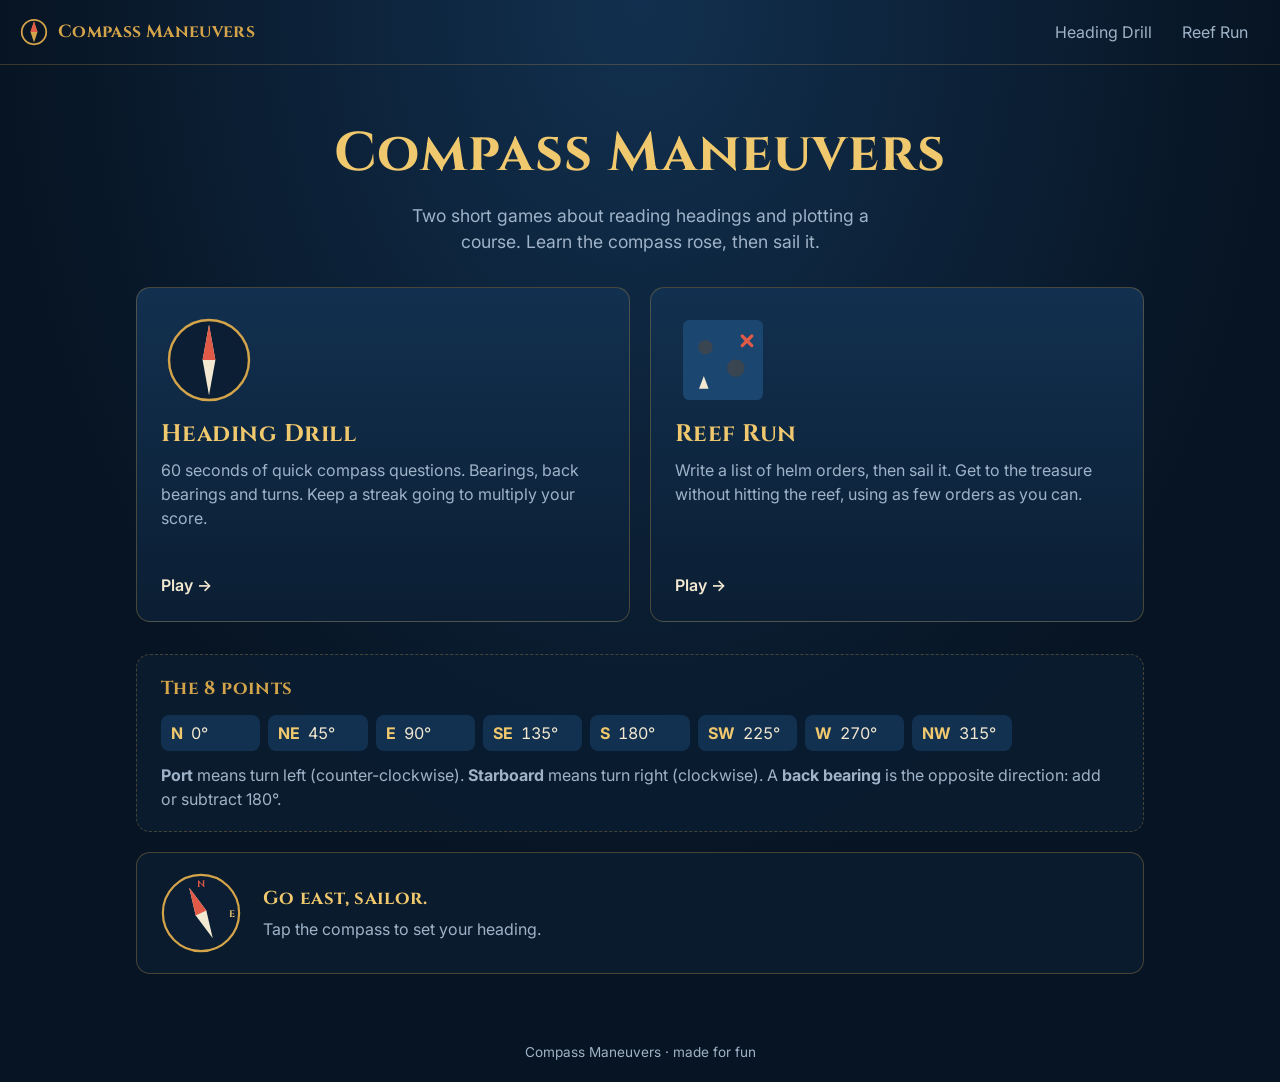
==== index.html @ 4e722a79 "Add Compass Maneuvers game site Heading Drill and Reef Run games, plus the Eastern Harbor page (reac" ====
<!doctype html>
<html lang="en">
<head>
  <meta charset="utf-8">
  <meta name="viewport" content="width=device-width, initial-scale=1">
  <title>Compass Maneuvers</title>
  <meta name="description" content="Browser games about headings, bearings and plotting a course.">
  <link rel="preconnect" href="https://fonts.googleapis.com">
  <link rel="preconnect" href="https://fonts.gstatic.com" crossorigin>
  <link href="https://fonts.googleapis.com/css2?family=Cinzel:wght@600;700&family=Inter:wght@400;500;600&display=swap" rel="stylesheet">
  <link rel="stylesheet" href="css/style.css">
  <link rel="icon" href="data:image/svg+xml,%3Csvg xmlns='http://www.w3.org/2000/svg' viewBox='0 0 32 32'%3E%3Ccircle cx='16' cy='16' r='14' fill='%230b1e33' stroke='%23d4a44a' stroke-width='2'/%3E%3Cpath d='M16 4 20 16 16 28 12 16Z' fill='%23d4a44a'/%3E%3Cpath d='M16 4 20 16H12Z' fill='%23e05a47'/%3E%3C/svg%3E">
</head>
<body>
  <header class="topbar">
    <a href="#home" class="brand">
      <svg viewBox="0 0 32 32" aria-hidden="true"><circle cx="16" cy="16" r="14" fill="none" stroke="currentColor" stroke-width="2"/><path d="M16 4 20 16 16 28 12 16Z" fill="currentColor"/><path d="M16 4 20 16H12Z" fill="var(--red)"/></svg>
      Compass Maneuvers
    </a>
    <nav>
      <a href="#drill">Heading Drill</a>
      <a href="#reef">Reef Run</a>
    </nav>
  </header>

  <main>
    <!-- HOME -->
    <section id="home" class="view">
      <div class="hero">
        <h1>Compass Maneuvers</h1>
        <p>Two short games about reading headings and plotting a course. Learn the compass rose, then sail it.</p>
      </div>
      <div class="cards">
        <a class="card" href="#drill">
          <svg viewBox="0 0 120 120" aria-hidden="true">
            <circle cx="60" cy="60" r="50" class="c-ring"/>
            <g class="c-spin"><path d="M60 16 68 60 60 104 52 60Z" class="c-needle"/><path d="M60 16 68 60H52Z" class="c-north"/></g>
          </svg>
          <h2>Heading Drill</h2>
          <p>60 seconds of quick compass questions. Bearings, back bearings and turns. Keep a streak going to multiply your score.</p>
          <span class="best" data-best="drill"></span>
          <span class="play">Play →</span>
        </a>
        <a class="card" href="#reef">
          <svg viewBox="0 0 120 120" aria-hidden="true">
            <rect x="10" y="10" width="100" height="100" rx="8" class="c-sea"/>
            <circle cx="38" cy="44" r="9" class="c-rock"/><circle cx="76" cy="70" r="11" class="c-rock"/>
            <path d="M84 30 l12 12 m0 -12 l-12 12" class="c-x"/>
            <path d="M30 96 l6 -16 l6 16 z" class="c-boat"/>
          </svg>
          <h2>Reef Run</h2>
          <p>Write a list of helm orders, then sail it. Get to the treasure without hitting the reef, using as few orders as you can.</p>
          <span class="best" data-best="reef"></span>
          <span class="play">Play →</span>
        </a>
      </div>
      <div class="primer">
        <h3>The 8 points</h3>
        <div class="points">
          <span><b>N</b> 0°</span><span><b>NE</b> 45°</span><span><b>E</b> 90°</span><span><b>SE</b> 135°</span>
          <span><b>S</b> 180°</span><span><b>SW</b> 225°</span><span><b>W</b> 270°</span><span><b>NW</b> 315°</span>
        </div>
        <p><b>Port</b> means turn left (counter-clockwise). <b>Starboard</b> means turn right (clockwise). A <b>back bearing</b> is the opposite direction: add or subtract 180°.</p>
      </div>
      <div class="east">
        <button id="go-east" class="east-btn" aria-describedby="east-hint">
          <svg viewBox="0 0 120 120" aria-hidden="true">
            <circle cx="60" cy="60" r="52" class="c-ring"/>
            <text x="60" y="24" class="east-n">N</text>
            <text x="102" y="65" class="east-e">E</text>
            <g id="east-needle" class="east-needle"><path d="M60 22 68 60 60 98 52 60Z" class="c-needle"/><path d="M60 22 68 60H52Z" class="c-north"/></g>
          </svg>
        </button>
        <div>
          <h3 id="east-title">Go east, sailor.</h3>
          <p id="east-hint">Tap the compass to set your heading.</p>
        </div>
      </div>
    </section>

    <!-- EASTERN HARBOR: play your own HTML games -->
    <section id="harbor" class="view" hidden>
      <div class="game-head">
        <h2>Eastern Harbor</h2>
        <a href="#home" class="btn ghost">← Back to port</a>
      </div>
      <p class="harbor-intro">You made it east. Drop in an <code>.html</code> game file to play it here. Files stay in this browser and are never uploaded anywhere.</p>
      <label id="h-drop" class="drop">
        <input id="h-file" type="file" accept=".html,.htm,text/html" multiple hidden>
        <b>Choose HTML files</b> or drag them here
      </label>
      <p id="h-msg" class="feedback" aria-live="polite"></p>
      <ul id="h-list" class="harbor-list"></ul>
      <div id="h-player" class="player" hidden>
        <div class="player-bar">
          <b id="h-title"></b>
          <div>
            <button id="h-full" class="btn ghost">Fullscreen</button>
            <button id="h-close" class="btn ghost">Close</button>
          </div>
        </div>
        <iframe id="h-frame" title="Game" sandbox="allow-scripts allow-pointer-lock allow-popups allow-forms allow-modals" allow="fullscreen; gamepad; autoplay"></iframe>
      </div>
    </section>

    <!-- HEADING DRILL -->
    <section id="drill" class="view" hidden>
      <div class="game-head">
        <h2>Heading Drill</h2>
        <div class="stats">
          <div><small>Time</small><b id="d-time">60</b></div>
          <div><small>Score</small><b id="d-score">0</b></div>
          <div><small>Streak</small><b id="d-streak">×1</b></div>
          <div><small>Best</small><b id="d-best">0</b></div>
        </div>
      </div>
      <div class="drill-wrap">
        <p id="d-prompt" class="prompt">Tap the matching direction on the ring.</p>
        <svg id="d-dial" viewBox="0 0 320 320" class="dial" role="group" aria-label="Compass ring"></svg>
        <p id="d-feedback" class="feedback" aria-live="polite"></p>
        <button id="d-start" class="btn primary">Start drill</button>
      </div>
    </section>

    <!-- REEF RUN -->
    <section id="reef" class="view" hidden>
      <div class="game-head">
        <h2>Reef Run</h2>
        <div class="stats">
          <div><small>Level</small><b id="r-level">1</b></div>
          <div><small>Par</small><b id="r-par">–</b></div>
          <div><small>Orders</small><b id="r-count">0</b></div>
          <div><small>Stars</small><b id="r-stars">0</b></div>
        </div>
      </div>
      <div class="reef-layout">
        <div>
          <div id="r-board" class="board"></div>
          <div class="level-nav">
            <button id="r-prev" class="btn ghost">← Prev</button>
            <span id="r-levelstars"></span>
            <button id="r-next" class="btn ghost">Next →</button>
          </div>
        </div>
        <div class="helm">
          <p class="helm-heading">Heading after orders: <b id="r-heading">N 0°</b></p>
          <div class="helm-btns">
            <button class="btn ahead" data-cmd="A">Ahead +1</button>
            <button class="btn" data-cmd="L1">⟲ Port 45°</button>
            <button class="btn" data-cmd="R1">Starboard 45° ⟳</button>
            <button class="btn" data-cmd="L2">⟲ Port 90°</button>
            <button class="btn" data-cmd="R2">Starboard 90° ⟳</button>
          </div>
          <ol id="r-queue" class="queue" aria-label="Orders"></ol>
          <div class="helm-actions">
            <button id="r-undo" class="btn ghost">Undo</button>
            <button id="r-clear" class="btn ghost">Clear</button>
            <button id="r-sail" class="btn primary">Set sail ⛵</button>
          </div>
          <p id="r-msg" class="feedback" aria-live="polite"></p>
          <details class="rules">
            <summary>How to play</summary>
            <p>Your ship starts facing the way its bow points. Add orders, then press <b>Set sail</b>. Pressing <b>Ahead</b> again right after an Ahead order makes that order longer, up to 4 squares. Each order counts as one, however far it goes.</p>
            <p>Keyboard: ↑ ahead, ← → turn 45°, Q / E turn 90°, Enter to sail, Backspace to undo.</p>
            <p>Reach the ✕ without hitting a rock or sailing off the chart. If you match par, you get ★★★.</p>
          </details>
        </div>
      </div>
    </section>
  </main>

  <footer>Compass Maneuvers · made for fun</footer>

  <script src="js/storage.js"></script>
  <script src="js/drill.js"></script>
  <script src="js/reef.js"></script>
  <script src="js/harbor.js"></script>
  <script src="js/main.js"></script>
</body>
</html>
---- css/style.css ----
:root {
  --sea-0: #071423;
  --sea-1: #0b1e33;
  --sea-2: #12304f;
  --sea-3: #1b4670;
  --brass: #d4a44a;
  --brass-hi: #f0c86e;
  --parch: #f3e9d2;
  --muted: #9fb3c8;
  --red: #e05a47;
  --green: #4fbf8a;
  --rock: #3a4552;
  --radius: 14px;
  color-scheme: dark;
}

* { box-sizing: border-box; }

body {
  margin: 0;
  min-height: 100vh;
  display: flex;
  flex-direction: column;
  background: radial-gradient(ellipse at top, var(--sea-2), var(--sea-0) 70%) fixed;
  background-color: var(--sea-0);
  color: var(--parch);
  font: 16px/1.5 Inter, system-ui, sans-serif;
}

h1, h2, h3, .brand { font-family: Cinzel, Georgia, serif; letter-spacing: .02em; }

a { color: inherit; }

[hidden] { display: none !important; }

/* ---------- top bar ---------- */
.topbar {
  display: flex;
  align-items: center;
  justify-content: space-between;
  gap: 12px;
  flex-wrap: wrap;
  padding: 14px 20px;
  border-bottom: 1px solid rgba(212,164,74,.25);
}
.brand { display: flex; align-items: center; gap: 10px; text-decoration: none; color: var(--brass); font-weight: 700; font-size: 1.1rem; }
.brand svg { width: 28px; height: 28px; }
.topbar nav { display: flex; gap: 6px; }
.topbar nav a { text-decoration: none; padding: 6px 12px; border-radius: 999px; color: var(--muted); }
.topbar nav a:hover, .topbar nav a.active { color: var(--parch); background: var(--sea-2); }

main { flex: 1; width: 100%; max-width: 1040px; margin: 0 auto; padding: 24px 16px 48px; }
footer { text-align: center; color: var(--muted); font-size: .85rem; padding: 20px; }

/* ---------- home ---------- */
.hero { text-align: center; padding: 24px 0 32px; }
.hero h1 { font-size: clamp(2rem, 6vw, 3.4rem); margin: 0 0 8px; color: var(--brass-hi); }
.hero p { color: var(--muted); max-width: 520px; margin: 0 auto; font-size: 1.1rem; }

.cards { display: grid; grid-template-columns: repeat(auto-fit, minmax(260px, 1fr)); gap: 20px; }
.card {
  display: flex; flex-direction: column; text-decoration: none;
  background: linear-gradient(180deg, var(--sea-2), var(--sea-1));
  border: 1px solid rgba(212,164,74,.3);
  border-radius: var(--radius);
  padding: 24px;
  transition: transform .2s, border-color .2s;
}
.card:hover { transform: translateY(-3px); border-color: var(--brass); }
.card svg { width: 96px; height: 96px; margin-bottom: 8px; }
.card h2 { margin: 0 0 6px; color: var(--brass-hi); }
.card p { margin: 0 0 16px; color: var(--muted); flex: 1; }
.card .best { font-size: .9rem; color: var(--brass); min-height: 1.4em; }
.card .play { font-weight: 600; margin-top: 6px; }

.c-ring { fill: var(--sea-1); stroke: var(--brass); stroke-width: 3; }
.c-needle { fill: var(--parch); }
.c-north { fill: var(--red); }
.c-spin { transform-origin: 60px 60px; animation: wobble 4s ease-in-out infinite; }
@keyframes wobble { 0%,100% { transform: rotate(-20deg); } 50% { transform: rotate(25deg); } }
.c-sea { fill: var(--sea-3); }
.c-rock { fill: var(--rock); }
.c-x { stroke: var(--red); stroke-width: 4; stroke-linecap: round; }
.c-boat { fill: var(--parch); }

.primer {
  margin-top: 32px; padding: 20px 24px;
  border-radius: var(--radius); background: rgba(11,30,51,.7);
  border: 1px dashed rgba(212,164,74,.3);
}
.primer h3 { margin: 0 0 12px; color: var(--brass); }
.points { display: grid; grid-template-columns: repeat(auto-fill, minmax(90px, 1fr)); gap: 8px; margin-bottom: 12px; }
.points span { background: var(--sea-2); padding: 6px 10px; border-radius: 8px; font-variant-numeric: tabular-nums; }
.points b { color: var(--brass-hi); margin-right: 4px; }
.primer p { margin: 0; color: var(--muted); }

/* ---------- shared game chrome ---------- */
.game-head { display: flex; align-items: center; justify-content: space-between; flex-wrap: wrap; gap: 12px; margin-bottom: 20px; }
.game-head h2 { margin: 0; color: var(--brass-hi); font-size: 1.8rem; }
.stats { display: flex; gap: 8px; flex-wrap: wrap; }
.stats div { background: var(--sea-2); border-radius: 10px; padding: 6px 14px; text-align: center; min-width: 72px; }
.stats small { display: block; color: var(--muted); font-size: .72rem; text-transform: uppercase; letter-spacing: .08em; }
.stats b { font-size: 1.25rem; font-variant-numeric: tabular-nums; }

.btn {
  font: inherit; font-weight: 600; cursor: pointer;
  color: var(--parch); background: var(--sea-2);
  border: 1px solid rgba(212,164,74,.35); border-radius: 10px;
  padding: 10px 16px;
  transition: background .15s, transform .1s;
}
.btn:hover:not(:disabled) { background: var(--sea-3); }
.btn:active:not(:disabled) { transform: scale(.97); }
.btn:disabled { opacity: .4; cursor: not-allowed; }
.btn.primary { background: var(--brass); color: var(--sea-0); border-color: var(--brass); }
.btn.primary:hover:not(:disabled) { background: var(--brass-hi); }
.btn.ghost { background: transparent; }

.feedback { min-height: 1.5em; font-weight: 600; text-align: center; margin: 10px 0; }
.feedback.good { color: var(--green); }
.feedback.bad { color: var(--red); }

/* ---------- heading drill ---------- */
.drill-wrap { display: flex; flex-direction: column; align-items: center; }
.prompt {
  font-family: Cinzel, Georgia, serif; font-size: clamp(1.3rem, 4.5vw, 2rem);
  text-align: center; margin: 0 0 12px; min-height: 2.6em; line-height: 1.3;
}
.prompt em { color: var(--brass-hi); font-style: normal; }
.dial { width: min(380px, 100%); touch-action: manipulation; user-select: none; }
.dial .face { fill: var(--sea-1); stroke: var(--brass); stroke-width: 3; }
.dial .wedge { fill: var(--sea-2); stroke: var(--sea-0); stroke-width: 3; cursor: pointer; transition: fill .15s; }
.dial .wedge:hover { fill: var(--sea-3); }
.dial .wedge.right { fill: var(--green); }
.dial .wedge.wrong { fill: var(--red); }
.dial.locked .wedge { cursor: default; }
.dial .tick { stroke: var(--muted); stroke-width: 1.5; }
.dial .nlabel { fill: var(--red); font: 700 22px Cinzel, serif; text-anchor: middle; }
.dial .wlabel { fill: var(--sea-0); font: 700 15px Inter, sans-serif; text-anchor: middle; pointer-events: none; opacity: 0; transition: opacity .2s; }
.dial .wlabel.show { opacity: 1; }
.dial .needle { transition: transform .45s cubic-bezier(.3,1.6,.5,1); transform-origin: 160px 160px; }
.dial .needle-s { fill: var(--parch); }
.dial .needle-n { fill: var(--red); }
.dial .hub { fill: var(--brass); }

/* ---------- reef run ---------- */
.reef-layout { display: grid; grid-template-columns: minmax(0, 1.2fr) minmax(0, 1fr); gap: 24px; align-items: start; }
@media (max-width: 760px) { .reef-layout { grid-template-columns: 1fr; } }

.board {
  position: relative; width: 100%; aspect-ratio: 1;
  background:
    linear-gradient(rgba(255,255,255,.06) 1px, transparent 1px) 0 0 / calc(100% / var(--n, 9)) calc(100% / var(--n, 9)),
    linear-gradient(90deg, rgba(255,255,255,.06) 1px, transparent 1px) 0 0 / calc(100% / var(--n, 9)) calc(100% / var(--n, 9)),
    linear-gradient(160deg, var(--sea-3), var(--sea-2));
  border: 2px solid var(--brass); border-radius: var(--radius);
  overflow: hidden;
}
.board .cell { position: absolute; display: grid; place-items: center; }
.board .rock::before {
  content: ""; width: 74%; height: 74%;
  background: radial-gradient(circle at 35% 30%, #5b6877, var(--rock) 60%, #252d36);
  border-radius: 46% 54% 50% 50% / 55% 45% 55% 45%;
  box-shadow: 0 0 0 3px rgba(255,255,255,.08);
}
.board .goal svg { width: 70%; height: 70%; }
.board .start { background: rgba(212,164,74,.12); }
.board .trail { position: absolute; border-radius: 50%; background: rgba(243,233,210,.45); transform: translate(-50%, -50%); pointer-events: none; }
.ship {
  position: absolute; display: grid; place-items: center;
  transition: left .22s linear, top .22s linear;
  z-index: 2;
}
.ship svg { width: 78%; height: 78%; transition: transform .25s ease; filter: drop-shadow(0 2px 3px rgba(0,0,0,.5)); }
.ship.sunk svg { opacity: .35; }
.ship.won svg { filter: drop-shadow(0 0 8px var(--brass-hi)); }

.level-nav { display: flex; align-items: center; justify-content: space-between; margin-top: 12px; gap: 8px; }
#r-levelstars { color: var(--brass-hi); letter-spacing: .15em; }

.helm { background: rgba(11,30,51,.75); border: 1px solid rgba(212,164,74,.25); border-radius: var(--radius); padding: 18px; }
.helm-heading { margin: 0 0 12px; color: var(--muted); }
.helm-heading b { color: var(--brass-hi); }
.helm-btns { display: grid; grid-template-columns: 1fr 1fr; gap: 8px; }
.helm-btns .ahead { grid-column: 1 / -1; order: -1; background: var(--sea-3); }
.queue {
  list-style: none; margin: 14px 0; padding: 10px; min-height: 64px;
  display: flex; flex-wrap: wrap; gap: 6px; align-content: flex-start;
  background: var(--sea-0); border-radius: 10px;
}
.queue:empty::before { content: "No orders yet"; color: var(--muted); font-size: .9rem; padding: 6px; }
.queue li {
  background: var(--sea-2); border: 1px solid rgba(212,164,74,.3);
  border-radius: 8px; padding: 4px 10px; font-size: .9rem; cursor: pointer;
  font-variant-numeric: tabular-nums;
}
.queue li:hover { border-color: var(--red); text-decoration: line-through; }
.queue li.running { background: var(--brass); color: var(--sea-0); }
.queue li.done { opacity: .45; }
.helm-actions { display: flex; gap: 8px; }
.helm-actions .primary { margin-left: auto; }
.rules { margin-top: 10px; color: var(--muted); font-size: .92rem; }
.rules summary { cursor: pointer; color: var(--parch); }

@media (prefers-reduced-motion: reduce) {
  *, *::before, *::after { animation: none !important; transition-duration: 0s !important; }
}

/* ---------- go east ---------- */
.east {
  display: flex; align-items: center; gap: 18px; margin-top: 20px; padding: 16px 20px;
  border-radius: var(--radius); background: rgba(11,30,51,.7); border: 1px solid rgba(212,164,74,.3);
}
.east h3 { margin: 0 0 4px; color: var(--brass-hi); }
.east p { margin: 0; color: var(--muted); }
.east-btn { flex: none; width: 88px; height: 88px; padding: 0; border: 0; background: none; cursor: pointer; border-radius: 50%; }
.east-btn:focus-visible { outline: 3px solid var(--brass-hi); outline-offset: 3px; }
.east-btn svg { width: 100%; height: 100%; }
.east-needle { transform-origin: 60px 60px; transition: transform .5s cubic-bezier(.3,1.5,.5,1); }
.east-n, .east-e { font: 700 13px Cinzel, serif; text-anchor: middle; }
.east-n { fill: var(--red); }
.east-e { fill: var(--brass-hi); }

/* ---------- eastern harbor ---------- */
.harbor-intro { color: var(--muted); margin: 0 0 16px; }
.harbor-intro code { color: var(--brass-hi); }
.drop {
  display: block; text-align: center; cursor: pointer; padding: 32px 16px;
  border: 2px dashed rgba(212,164,74,.5); border-radius: var(--radius);
  background: rgba(11,30,51,.6); color: var(--muted);
}
.drop b { color: var(--brass-hi); }
.drop.over, .drop:hover { border-color: var(--brass-hi); background: var(--sea-2); }
.harbor-list { list-style: none; padding: 0; margin: 0 0 20px; display: grid; gap: 8px; }
.harbor-list li {
  display: flex; align-items: center; gap: 10px; padding: 10px 14px;
  background: var(--sea-2); border-radius: 10px;
}
.harbor-list span { flex: 1; min-width: 0; overflow: hidden; text-overflow: ellipsis; white-space: nowrap; font-weight: 600; text-transform: capitalize; }
.harbor-list small { color: var(--muted); }
.harbor-list .btn { padding: 6px 12px; }
.player { border: 2px solid var(--brass); border-radius: var(--radius); overflow: hidden; background: #000; }
.player-bar { display: flex; align-items: center; justify-content: space-between; gap: 8px; padding: 8px 12px; background: var(--sea-1); }
.player-bar b { overflow: hidden; text-overflow: ellipsis; white-space: nowrap; text-transform: capitalize; }
.player-bar .btn { padding: 6px 12px; }
.player iframe { display: block; width: 100%; height: min(75vh, 720px); border: 0; background: #fff; }

@media (max-width: 520px) {
  .helm-btns .btn { font-size: .88rem; padding: 10px 6px; }
}
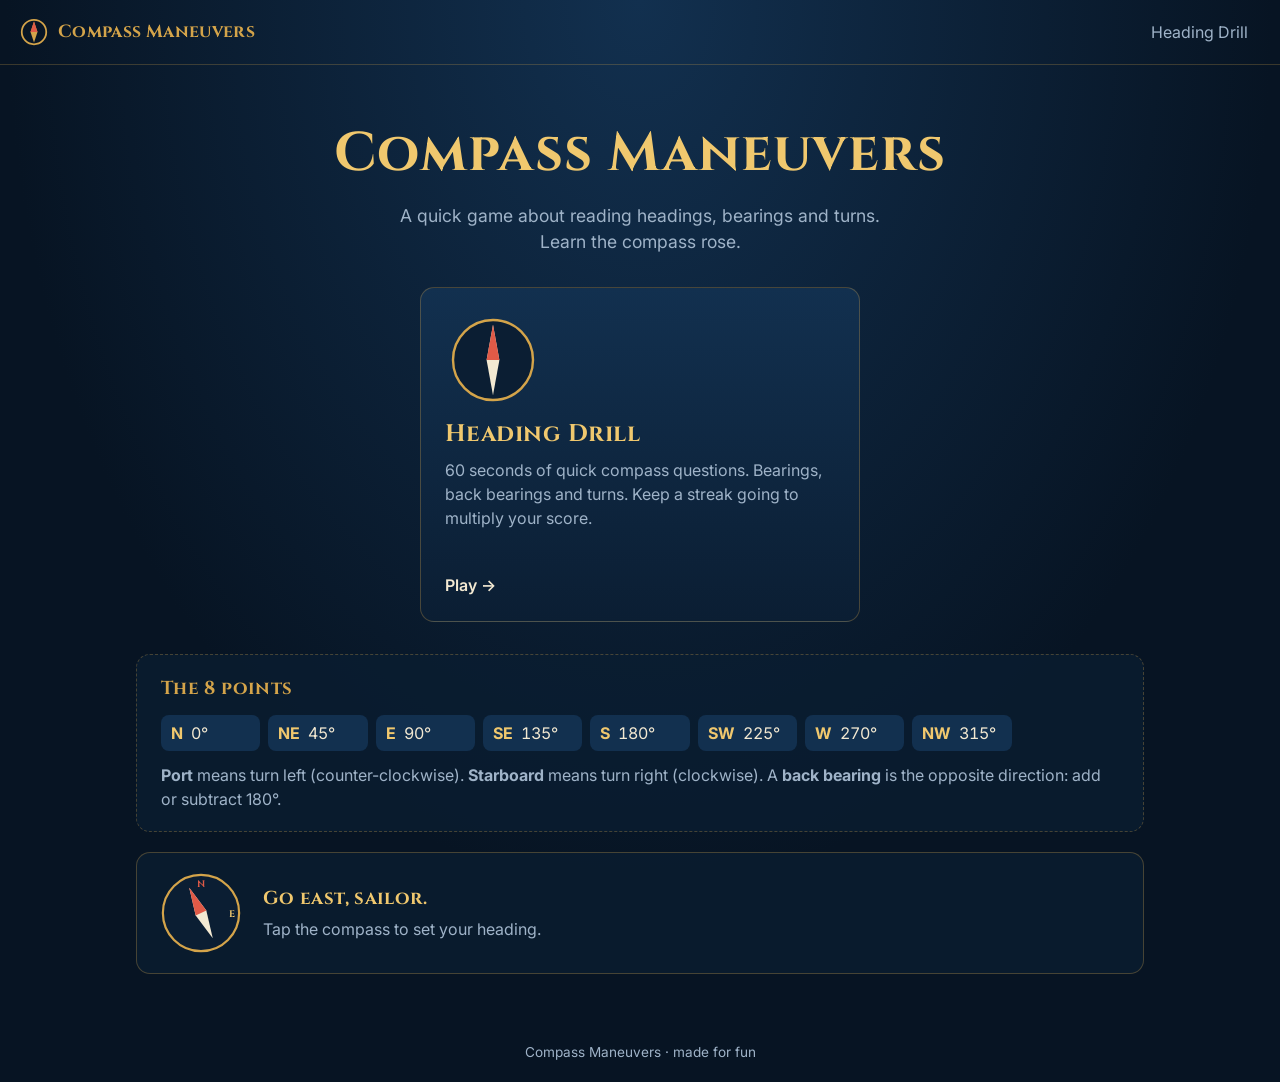
==== commit 86fa3cca: "Remove Reef Run Co-Authored-By: Claude Opus 5.5 <noreply@anthropic.com>" ====
--- a/index.html
+++ b/index.html
@@ -19,7 +19,6 @@
     </a>
     <nav>
       <a href="#drill">Heading Drill</a>
-      <a href="#reef">Reef Run</a>
     </nav>
   </header>
 
@@ -28,7 +27,7 @@
     <section id="home" class="view">
       <div class="hero">
         <h1>Compass Maneuvers</h1>
-        <p>Two short games about reading headings and plotting a course. Learn the compass rose, then sail it.</p>
+        <p>A quick game about reading headings, bearings and turns. Learn the compass rose.</p>
       </div>
       <div class="cards">
         <a class="card" href="#drill">
@@ -39,18 +38,6 @@
           <h2>Heading Drill</h2>
           <p>60 seconds of quick compass questions. Bearings, back bearings and turns. Keep a streak going to multiply your score.</p>
           <span class="best" data-best="drill"></span>
-          <span class="play">Play →</span>
-        </a>
-        <a class="card" href="#reef">
-          <svg viewBox="0 0 120 120" aria-hidden="true">
-            <rect x="10" y="10" width="100" height="100" rx="8" class="c-sea"/>
-            <circle cx="38" cy="44" r="9" class="c-rock"/><circle cx="76" cy="70" r="11" class="c-rock"/>
-            <path d="M84 30 l12 12 m0 -12 l-12 12" class="c-x"/>
-            <path d="M30 96 l6 -16 l6 16 z" class="c-boat"/>
-          </svg>
-          <h2>Reef Run</h2>
-          <p>Write a list of helm orders, then sail it. Get to the treasure without hitting the reef, using as few orders as you can.</p>
-          <span class="best" data-best="reef"></span>
           <span class="play">Play →</span>
         </a>
       </div>
@@ -91,6 +78,13 @@
       </label>
       <p id="h-msg" class="feedback" aria-live="polite"></p>
       <ul id="h-list" class="harbor-list"></ul>
+      <div class="share">
+        <h3>Have a code?</h3>
+        <p>Paste a game code to load all the games in it.</p>
+        <textarea id="h-code" rows="3" placeholder="Paste a code (starts with CM1:)" spellcheck="false"></textarea>
+        <button id="h-load" class="btn primary">Load games</button>
+      </div>
+      </div>
       <div id="h-player" class="player" hidden>
         <div class="player-bar">
           <b id="h-title"></b>
@@ -122,58 +116,13 @@
       </div>
     </section>
 
-    <!-- REEF RUN -->
-    <section id="reef" class="view" hidden>
-      <div class="game-head">
-        <h2>Reef Run</h2>
-        <div class="stats">
-          <div><small>Level</small><b id="r-level">1</b></div>
-          <div><small>Par</small><b id="r-par">–</b></div>
-          <div><small>Orders</small><b id="r-count">0</b></div>
-          <div><small>Stars</small><b id="r-stars">0</b></div>
-        </div>
-      </div>
-      <div class="reef-layout">
-        <div>
-          <div id="r-board" class="board"></div>
-          <div class="level-nav">
-            <button id="r-prev" class="btn ghost">← Prev</button>
-            <span id="r-levelstars"></span>
-            <button id="r-next" class="btn ghost">Next →</button>
-          </div>
-        </div>
-        <div class="helm">
-          <p class="helm-heading">Heading after orders: <b id="r-heading">N 0°</b></p>
-          <div class="helm-btns">
-            <button class="btn ahead" data-cmd="A">Ahead +1</button>
-            <button class="btn" data-cmd="L1">⟲ Port 45°</button>
-            <button class="btn" data-cmd="R1">Starboard 45° ⟳</button>
-            <button class="btn" data-cmd="L2">⟲ Port 90°</button>
-            <button class="btn" data-cmd="R2">Starboard 90° ⟳</button>
-          </div>
-          <ol id="r-queue" class="queue" aria-label="Orders"></ol>
-          <div class="helm-actions">
-            <button id="r-undo" class="btn ghost">Undo</button>
-            <button id="r-clear" class="btn ghost">Clear</button>
-            <button id="r-sail" class="btn primary">Set sail ⛵</button>
-          </div>
-          <p id="r-msg" class="feedback" aria-live="polite"></p>
-          <details class="rules">
-            <summary>How to play</summary>
-            <p>Your ship starts facing the way its bow points. Add orders, then press <b>Set sail</b>. Pressing <b>Ahead</b> again right after an Ahead order makes that order longer, up to 4 squares. Each order counts as one, however far it goes.</p>
-            <p>Keyboard: ↑ ahead, ← → turn 45°, Q / E turn 90°, Enter to sail, Backspace to undo.</p>
-            <p>Reach the ✕ without hitting a rock or sailing off the chart. If you match par, you get ★★★.</p>
-          </details>
-        </div>
-      </div>
-    </section>
   </main>
 
   <footer>Compass Maneuvers · made for fun</footer>
 
   <script src="js/storage.js"></script>
   <script src="js/drill.js"></script>
-  <script src="js/reef.js"></script>
+  <script src="js/sharecode.js"></script>
   <script src="js/harbor.js"></script>
   <script src="js/main.js"></script>
 </body>
--- a/css/style.css
+++ b/css/style.css
@@ -57,7 +57,7 @@
 .hero h1 { font-size: clamp(2rem, 6vw, 3.4rem); margin: 0 0 8px; color: var(--brass-hi); }
 .hero p { color: var(--muted); max-width: 520px; margin: 0 auto; font-size: 1.1rem; }
 
-.cards { display: grid; grid-template-columns: repeat(auto-fit, minmax(260px, 1fr)); gap: 20px; }
+.cards { display: grid; grid-template-columns: repeat(auto-fit, minmax(260px, 440px)); justify-content: center; gap: 20px; }
 .card {
   display: flex; flex-direction: column; text-decoration: none;
   background: linear-gradient(180deg, var(--sea-2), var(--sea-1));
@@ -78,10 +78,6 @@
 .c-north { fill: var(--red); }
 .c-spin { transform-origin: 60px 60px; animation: wobble 4s ease-in-out infinite; }
 @keyframes wobble { 0%,100% { transform: rotate(-20deg); } 50% { transform: rotate(25deg); } }
-.c-sea { fill: var(--sea-3); }
-.c-rock { fill: var(--rock); }
-.c-x { stroke: var(--red); stroke-width: 4; stroke-linecap: round; }
-.c-boat { fill: var(--parch); }
 
 .primer {
   margin-top: 32px; padding: 20px 24px;
@@ -143,64 +139,8 @@
 .dial .needle-n { fill: var(--red); }
 .dial .hub { fill: var(--brass); }
 
-/* ---------- reef run ---------- */
-.reef-layout { display: grid; grid-template-columns: minmax(0, 1.2fr) minmax(0, 1fr); gap: 24px; align-items: start; }
-@media (max-width: 760px) { .reef-layout { grid-template-columns: 1fr; } }
-
-.board {
-  position: relative; width: 100%; aspect-ratio: 1;
-  background:
-    linear-gradient(rgba(255,255,255,.06) 1px, transparent 1px) 0 0 / calc(100% / var(--n, 9)) calc(100% / var(--n, 9)),
-    linear-gradient(90deg, rgba(255,255,255,.06) 1px, transparent 1px) 0 0 / calc(100% / var(--n, 9)) calc(100% / var(--n, 9)),
-    linear-gradient(160deg, var(--sea-3), var(--sea-2));
-  border: 2px solid var(--brass); border-radius: var(--radius);
-  overflow: hidden;
-}
-.board .cell { position: absolute; display: grid; place-items: center; }
-.board .rock::before {
-  content: ""; width: 74%; height: 74%;
-  background: radial-gradient(circle at 35% 30%, #5b6877, var(--rock) 60%, #252d36);
-  border-radius: 46% 54% 50% 50% / 55% 45% 55% 45%;
-  box-shadow: 0 0 0 3px rgba(255,255,255,.08);
-}
-.board .goal svg { width: 70%; height: 70%; }
-.board .start { background: rgba(212,164,74,.12); }
-.board .trail { position: absolute; border-radius: 50%; background: rgba(243,233,210,.45); transform: translate(-50%, -50%); pointer-events: none; }
-.ship {
-  position: absolute; display: grid; place-items: center;
-  transition: left .22s linear, top .22s linear;
-  z-index: 2;
-}
-.ship svg { width: 78%; height: 78%; transition: transform .25s ease; filter: drop-shadow(0 2px 3px rgba(0,0,0,.5)); }
-.ship.sunk svg { opacity: .35; }
-.ship.won svg { filter: drop-shadow(0 0 8px var(--brass-hi)); }
-
-.level-nav { display: flex; align-items: center; justify-content: space-between; margin-top: 12px; gap: 8px; }
-#r-levelstars { color: var(--brass-hi); letter-spacing: .15em; }
-
-.helm { background: rgba(11,30,51,.75); border: 1px solid rgba(212,164,74,.25); border-radius: var(--radius); padding: 18px; }
-.helm-heading { margin: 0 0 12px; color: var(--muted); }
-.helm-heading b { color: var(--brass-hi); }
-.helm-btns { display: grid; grid-template-columns: 1fr 1fr; gap: 8px; }
-.helm-btns .ahead { grid-column: 1 / -1; order: -1; background: var(--sea-3); }
-.queue {
-  list-style: none; margin: 14px 0; padding: 10px; min-height: 64px;
-  display: flex; flex-wrap: wrap; gap: 6px; align-content: flex-start;
-  background: var(--sea-0); border-radius: 10px;
-}
-.queue:empty::before { content: "No orders yet"; color: var(--muted); font-size: .9rem; padding: 6px; }
-.queue li {
-  background: var(--sea-2); border: 1px solid rgba(212,164,74,.3);
-  border-radius: 8px; padding: 4px 10px; font-size: .9rem; cursor: pointer;
-  font-variant-numeric: tabular-nums;
-}
-.queue li:hover { border-color: var(--red); text-decoration: line-through; }
-.queue li.running { background: var(--brass); color: var(--sea-0); }
-.queue li.done { opacity: .45; }
 .helm-actions { display: flex; gap: 8px; }
 .helm-actions .primary { margin-left: auto; }
-.rules { margin-top: 10px; color: var(--muted); font-size: .92rem; }
-.rules summary { cursor: pointer; color: var(--parch); }
 
 @media (prefers-reduced-motion: reduce) {
   *, *::before, *::after { animation: none !important; transition-duration: 0s !important; }
@@ -245,6 +185,19 @@
 .player-bar .btn { padding: 6px 12px; }
 .player iframe { display: block; width: 100%; height: min(75vh, 720px); border: 0; background: #fff; }
 
-@media (max-width: 520px) {
-  .helm-btns .btn { font-size: .88rem; padding: 10px 6px; }
-}
+
+/* ---------- share codes ---------- */
+.share {
+  display: grid; gap: 10px; margin: 0 0 20px; padding: 16px 18px;
+  border-radius: var(--radius); background: rgba(11,30,51,.7); border: 1px solid rgba(212,164,74,.3);
+}
+.share h3 { margin: 0; color: var(--brass-hi); }
+.share p { margin: 0; color: var(--muted); }
+.share .btn { justify-self: start; }
+.share textarea {
+  width: 100%; resize: vertical; padding: 10px 12px; border-radius: 10px;
+  background: var(--sea-0); color: var(--parch); border: 1px solid rgba(212,164,74,.35);
+  font: .85rem/1.4 ui-monospace, Menlo, monospace; word-break: break-all;
+}
+.share textarea:focus { outline: 2px solid var(--brass-hi); outline-offset: 1px; }
+.share-note { color: var(--muted); font-size: .9rem; align-self: center; }
